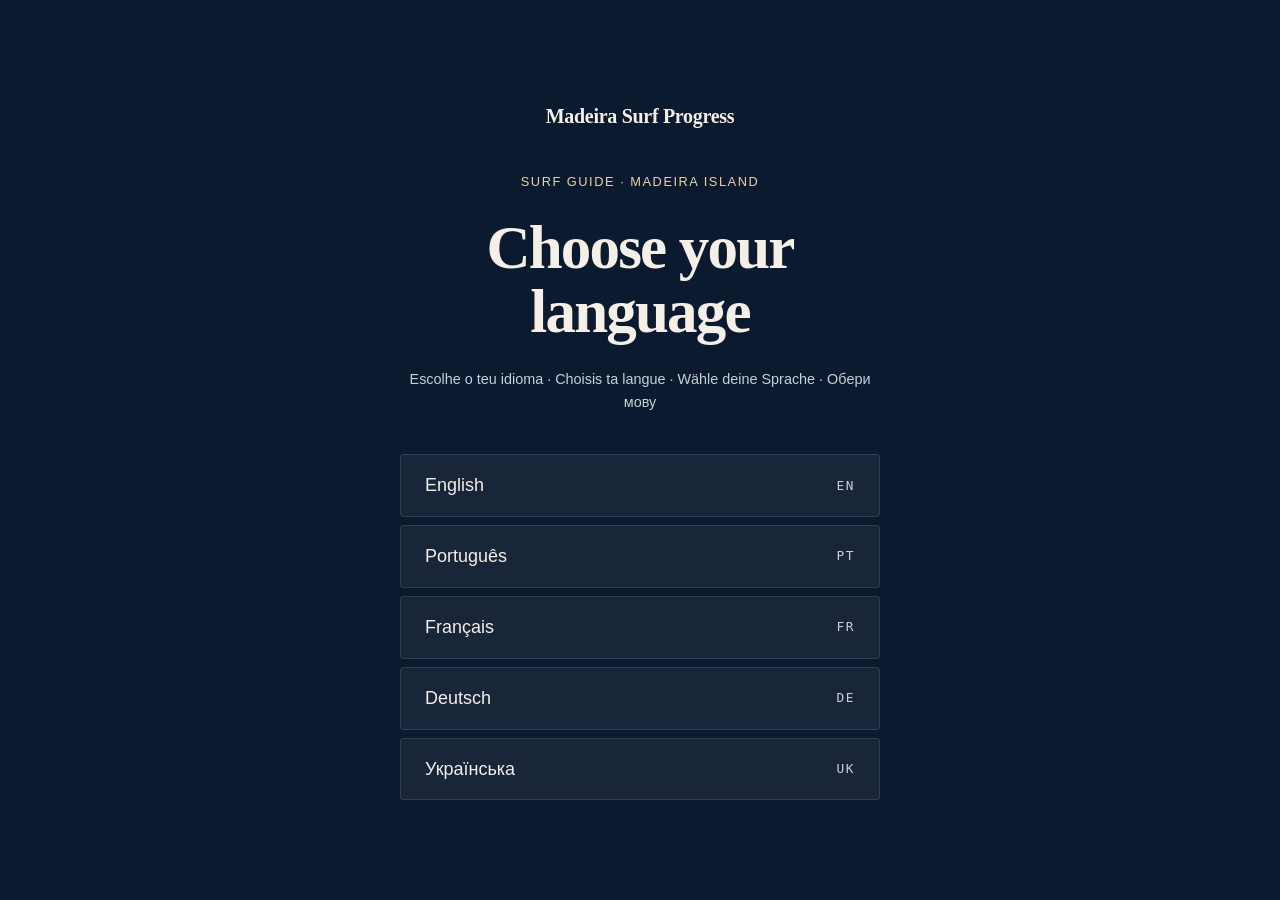
==== index.html @ 43673b2c "Phase 3: logo wiring + favicon set + OG cards Logo (transparent PNG, 5 sizes) wired into: - Nav mark" ====
<!DOCTYPE html>
<html lang="en">
<head>
  <meta charset="UTF-8">
  <meta name="viewport" content="width=device-width, initial-scale=1">
  <meta name="theme-color" content="#0B1A2E">

  <title>Madeira Surf Progress</title>
  <meta name="description" content="Choose your language to continue to the site.">

  <link rel="canonical" href="https://niltonfreitas.surf/">
  <link rel="alternate" hreflang="en" href="https://niltonfreitas.surf/en/">
  <link rel="alternate" hreflang="pt-PT" href="https://niltonfreitas.surf/pt/">
  <link rel="alternate" hreflang="fr" href="https://niltonfreitas.surf/fr/">
  <link rel="alternate" hreflang="de" href="https://niltonfreitas.surf/de/">
  <link rel="alternate" hreflang="uk" href="https://niltonfreitas.surf/uk/">
  <link rel="alternate" hreflang="x-default" href="https://niltonfreitas.surf/">

  <link rel="icon" href="/assets/images/icons/favicon.ico" sizes="any">
  <link rel="icon" type="image/png" sizes="16x16" href="/assets/images/icons/favicon-16x16.png">
  <link rel="icon" type="image/png" sizes="32x32" href="/assets/images/icons/favicon-32x32.png">
  <link rel="apple-touch-icon" href="/assets/images/icons/apple-touch-icon.png">
  <link rel="icon" href="/assets/images/icons/favicon.ico" sizes="any">

  <link rel="stylesheet" href="/styles/main.css">
  <link rel="stylesheet" href="/styles/picker.css">
</head>
<body class="picker-page">

<main class="picker">
  <div class="picker__inner">
    <a class="picker__brand" href="/en/">
      <img class="site-nav__brand-mark" src="/assets/images/logos/logo-256.png" srcset="/assets/images/logos/logo-256.png 1x, /assets/images/logos/logo-512.png 2x" alt="" width="40" height="40">
      Madeira Surf Progress
    </a>
    <p class="eyebrow picker__eyebrow">Surf Guide · Madeira Island</p>
    <h1 class="picker__title">Choose your language</h1>
    <p class="picker__lede">Escolhe o teu idioma · Choisis ta langue · Wähle deine Sprache · Обери мову</p>

    <ul class="picker__list">
      <li><a class="picker__option" href="/en/" hreflang="en">
        <span class="picker__option-name">English</span>
        <span class="picker__option-tag">EN</span>
      </a></li>
      <li><a class="picker__option" href="/pt/" hreflang="pt-PT">
        <span class="picker__option-name">Português</span>
        <span class="picker__option-tag">PT</span>
      </a></li>
      <li><a class="picker__option" href="/fr/" hreflang="fr">
        <span class="picker__option-name">Français</span>
        <span class="picker__option-tag">FR</span>
      </a></li>
      <li><a class="picker__option" href="/de/" hreflang="de">
        <span class="picker__option-name">Deutsch</span>
        <span class="picker__option-tag">DE</span>
      </a></li>
      <li><a class="picker__option" href="/uk/" hreflang="uk">
        <span class="picker__option-name">Українська</span>
        <span class="picker__option-tag">UK</span>
      </a></li>
    </ul>
  </div>
</main>

</body>
</html>
---- styles/main.css ----
/* =============================================================
 * main.css — single entry point for the site.
 * Order matters: tokens → base → components → sections.
 * ============================================================= */

@import url("./tokens.css");
@import url("./base.css");
@import url("./components.css");
@import url("./sections.css");
@import url("./utilities.css");
---- styles/picker.css ----
/* Root language-picker fallback page — only seen when _redirects doesn't fire
 * (local dev, edge cases, deep-linked /). CSS-only, no script dependencies. */

.picker-page {
  background: var(--color-bg-deep);
  color: var(--color-ink-on-dark);
  min-height: 100vh;
  display: grid;
  place-items: center;
}

.picker {
  width: 100%;
  padding: var(--space-7) var(--space-5);
}
.picker__inner {
  max-width: 480px;
  margin-inline: auto;
  display: flex;
  flex-direction: column;
  gap: var(--space-5);
  text-align: center;
}

.picker__brand {
  display: inline-flex;
  align-items: center;
  justify-content: center;
  gap: var(--space-2);
  font-family: var(--font-display);
  font-size: var(--type-lg);
  font-weight: var(--weight-semibold);
  letter-spacing: var(--tracking-tight);
  color: var(--color-ink-on-dark);
  text-decoration: none;
  margin-bottom: var(--space-4);
}

.picker__eyebrow {
  color: var(--color-gold-soft);
}

.picker__title {
  font-family: var(--font-display);
  font-size: clamp(var(--type-3xl), 6vw, var(--type-5xl));
  letter-spacing: var(--tracking-tighter);
  color: var(--color-ink-on-dark);
  font-variation-settings: "opsz" 96;
  line-height: var(--leading-tight);
}

.picker__lede {
  color: var(--color-ink-on-dark-soft);
  font-size: var(--type-sm);
}

.picker__list {
  list-style: none;
  padding: 0;
  margin: var(--space-4) 0 0;
  display: flex;
  flex-direction: column;
  gap: var(--space-2);
}

.picker__option {
  display: flex;
  justify-content: space-between;
  align-items: center;
  padding: var(--space-4) var(--space-5);
  background: rgba(244, 239, 231, 0.06);
  border: 1px solid var(--color-line-on-dark);
  border-radius: var(--radius-sm);
  color: var(--color-ink-on-dark);
  text-decoration: none;
  font-family: var(--font-body);
  font-size: var(--type-md);
  transition:
    background-color var(--duration-fast) var(--easing-standard),
    border-color var(--duration-fast) var(--easing-standard),
    transform var(--duration-fast) var(--easing-standard);
}
.picker__option:hover {
  background: rgba(244, 239, 231, 0.12);
  border-color: var(--color-gold-soft);
  color: var(--color-ink-on-dark);
  transform: translateY(-1px);
}
.picker__option:focus-visible {
  outline: 2px solid var(--color-gold-soft);
  outline-offset: 2px;
}

.picker__option-tag {
  font-family: var(--font-mono);
  font-size: var(--type-xs);
  letter-spacing: var(--tracking-wider);
  color: var(--color-ink-on-dark-soft);
}
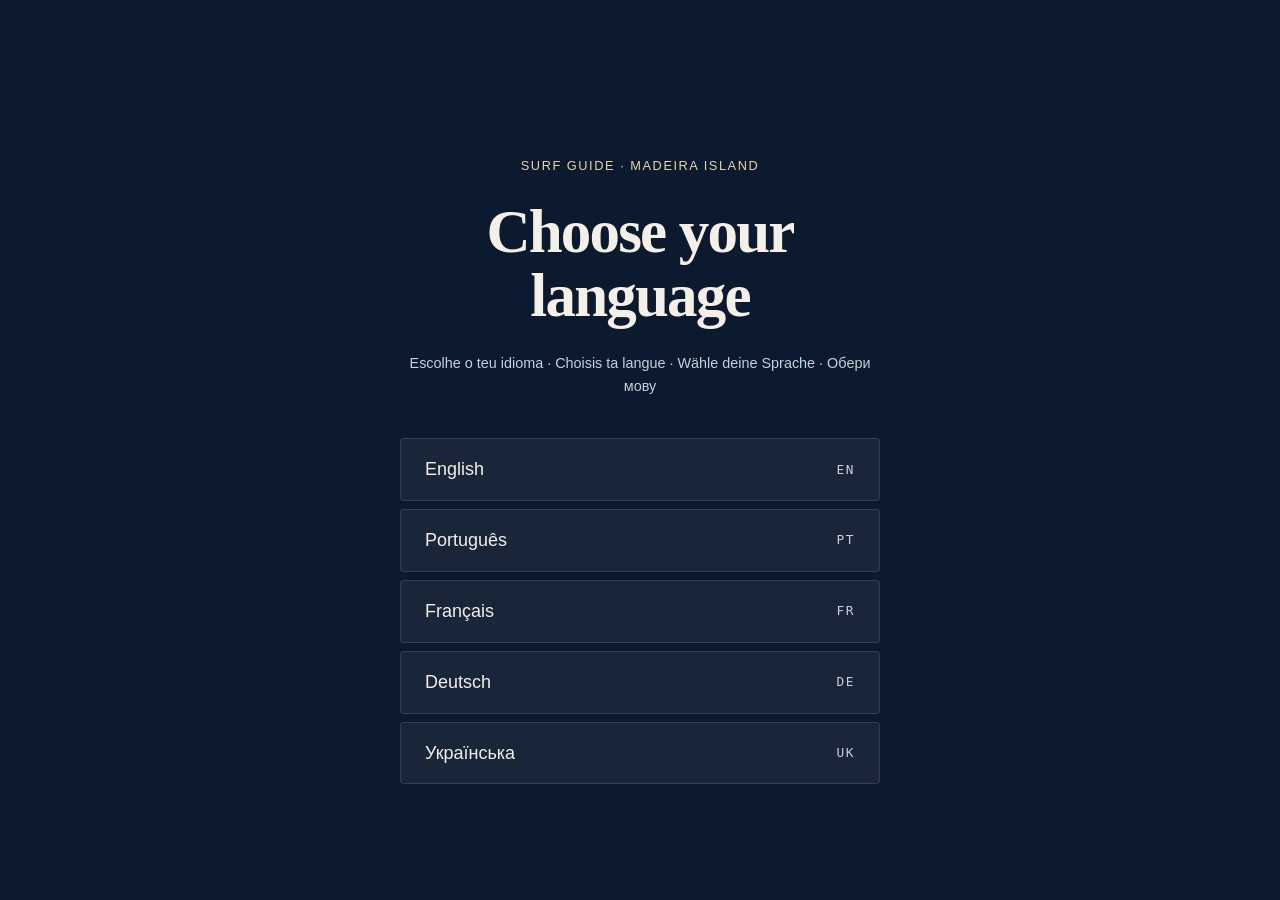
==== commit 52c9535c: "brand: drop wordmark text in nav/footer, logo-only at 80px nav / 120px footer The badge already cont" ====
--- a/index.html
+++ b/index.html
@@ -30,8 +30,7 @@
 <main class="picker">
   <div class="picker__inner">
     <a class="picker__brand" href="/en/">
-      <img class="site-nav__brand-mark" src="/assets/images/logos/logo-256.png" srcset="/assets/images/logos/logo-256.png 1x, /assets/images/logos/logo-512.png 2x" alt="" width="40" height="40">
-      Madeira Surf Progress
+      <img class="site-nav__brand-mark" src="/assets/images/logos/logo-256.png" srcset="/assets/images/logos/logo-256.png 1x, /assets/images/logos/logo-512.png 2x" alt="Madeira Surf Progress" width="80" height="80">
     </a>
     <p class="eyebrow picker__eyebrow">Surf Guide · Madeira Island</p>
     <h1 class="picker__title">Choose your language</h1>
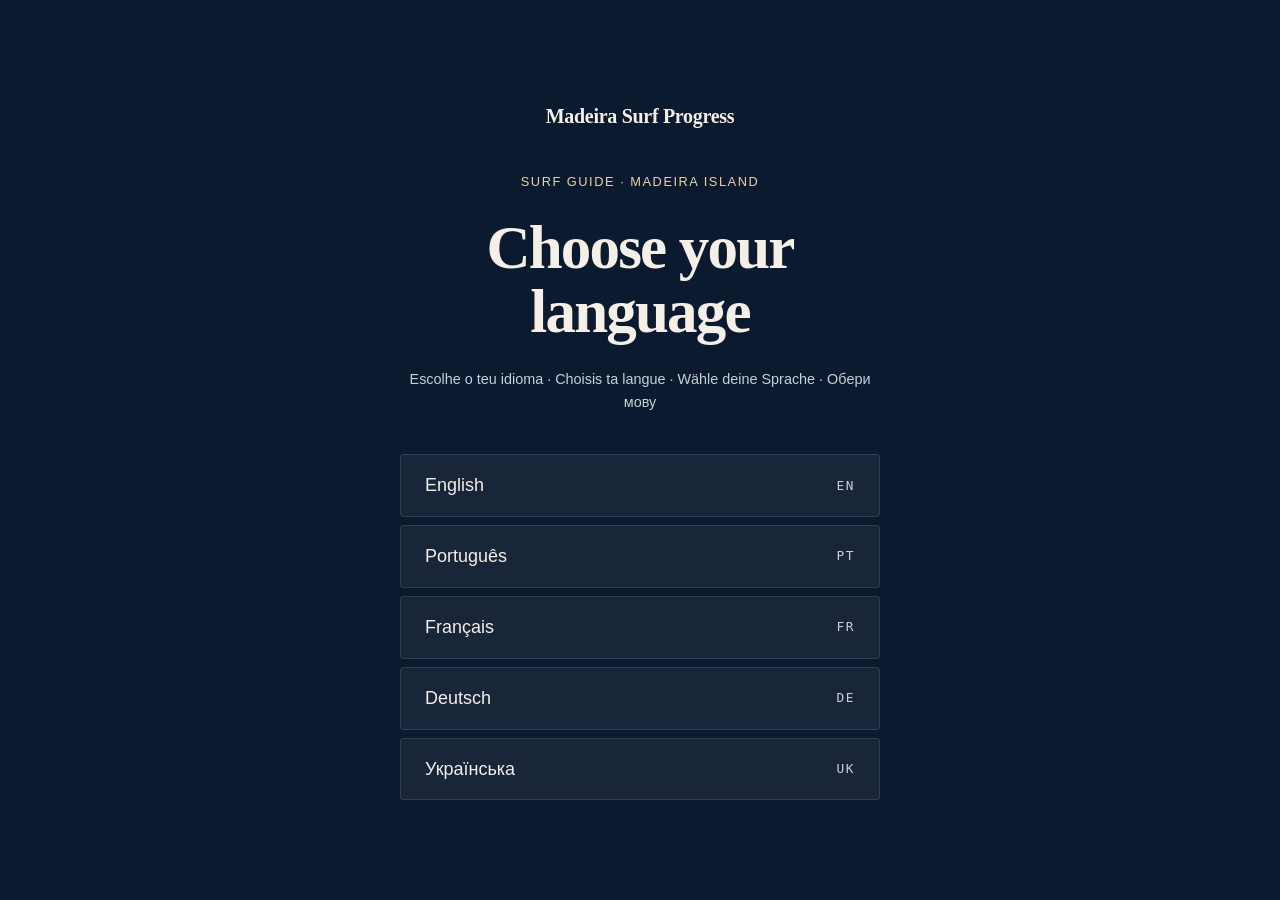
==== commit a78667ce: "logos: replace with corrected versions (interior preserved) + restore wordmark Old PNGs were generat" ====
--- a/index.html
+++ b/index.html
@@ -22,7 +22,7 @@
   <link rel="apple-touch-icon" href="/assets/images/icons/apple-touch-icon.png">
   <link rel="icon" href="/assets/images/icons/favicon.ico" sizes="any">
 
-  <link rel="stylesheet" href="/styles/main.css">
+  <link rel="stylesheet" href="/styles/main-v2.css">
   <link rel="stylesheet" href="/styles/picker.css">
 </head>
 <body class="picker-page">
@@ -30,7 +30,8 @@
 <main class="picker">
   <div class="picker__inner">
     <a class="picker__brand" href="/en/">
-      <img class="site-nav__brand-mark" src="/assets/images/logos/logo-256.png" srcset="/assets/images/logos/logo-256.png 1x, /assets/images/logos/logo-512.png 2x" alt="Madeira Surf Progress" width="80" height="80">
+      <img class="site-nav__brand-mark" src="/assets/images/logos/logo-256.png" srcset="/assets/images/logos/logo-256.png 1x, /assets/images/logos/logo-512.png 2x" alt="" width="80" height="80">
+      Madeira Surf Progress
     </a>
     <p class="eyebrow picker__eyebrow">Surf Guide · Madeira Island</p>
     <h1 class="picker__title">Choose your language</h1>
--- a/styles/main-v2.css
+++ b/styles/main-v2.css
@@ -0,0 +1,10 @@
+/* =============================================================
+ * main.css — single entry point for the site.
+ * Order matters: tokens → base → components → sections.
+ * ============================================================= */
+
+@import url("./tokens-v2.css");
+@import url("./base-v2.css");
+@import url("./components-v2.css");
+@import url("./sections-v2.css");
+@import url("./utilities-v2.css");
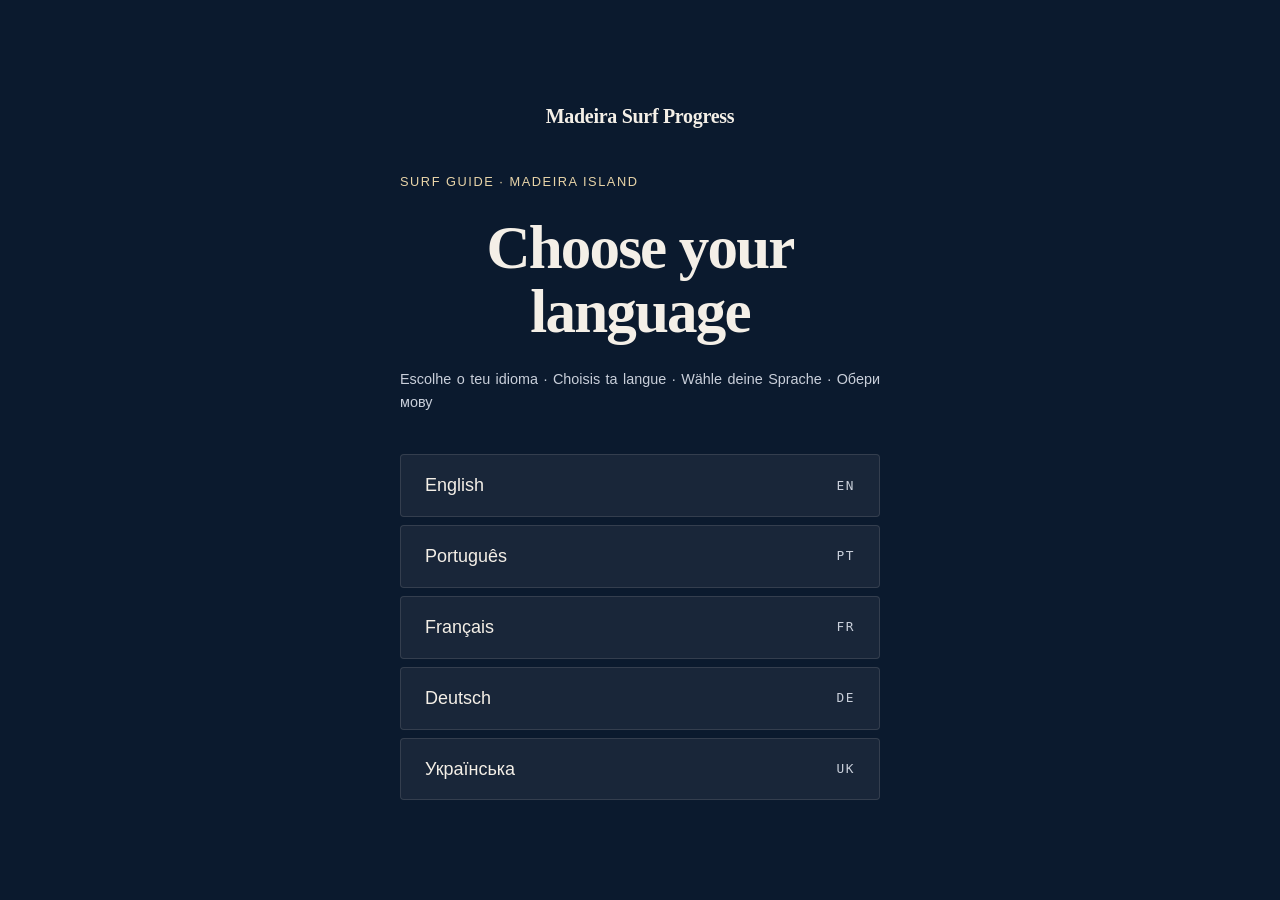
==== commit 83dc3b84: "site: swap placeholder domain for madeirasurfcoach.com The production domain was bought on 2026-07-2" ====
--- a/index.html
+++ b/index.html
@@ -8,13 +8,13 @@
   <title>Madeira Surf Progress</title>
   <meta name="description" content="Choose your language to continue to the site.">
 
-  <link rel="canonical" href="https://niltonfreitas.surf/">
-  <link rel="alternate" hreflang="en" href="https://niltonfreitas.surf/en/">
-  <link rel="alternate" hreflang="pt-PT" href="https://niltonfreitas.surf/pt/">
-  <link rel="alternate" hreflang="fr" href="https://niltonfreitas.surf/fr/">
-  <link rel="alternate" hreflang="de" href="https://niltonfreitas.surf/de/">
-  <link rel="alternate" hreflang="uk" href="https://niltonfreitas.surf/uk/">
-  <link rel="alternate" hreflang="x-default" href="https://niltonfreitas.surf/">
+  <link rel="canonical" href="https://madeirasurfcoach.com/">
+  <link rel="alternate" hreflang="en" href="https://madeirasurfcoach.com/en/">
+  <link rel="alternate" hreflang="pt-PT" href="https://madeirasurfcoach.com/pt/">
+  <link rel="alternate" hreflang="fr" href="https://madeirasurfcoach.com/fr/">
+  <link rel="alternate" hreflang="de" href="https://madeirasurfcoach.com/de/">
+  <link rel="alternate" hreflang="uk" href="https://madeirasurfcoach.com/uk/">
+  <link rel="alternate" hreflang="x-default" href="https://madeirasurfcoach.com/">
 
   <link rel="icon" href="/assets/images/icons/favicon.ico" sizes="any">
   <link rel="icon" type="image/png" sizes="16x16" href="/assets/images/icons/favicon-16x16.png">
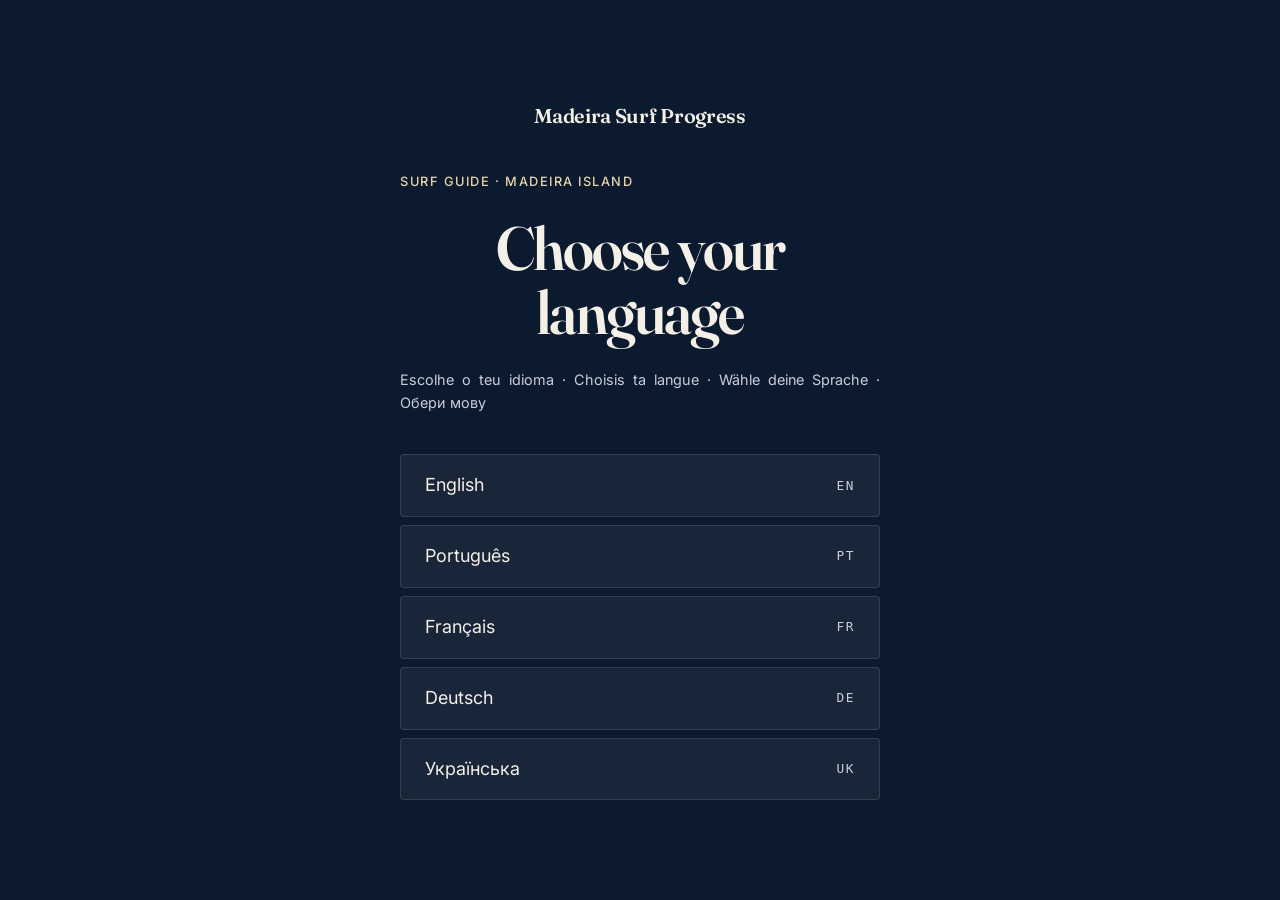
==== commit 62151366: "perf: unblock rendering, preload critical assets, match fallback metrics Mobile Lighthouse was 60 in" ====
--- a/index.html
+++ b/index.html
@@ -22,7 +22,24 @@
   <link rel="apple-touch-icon" href="/assets/images/icons/apple-touch-icon.png">
   <link rel="icon" href="/assets/images/icons/favicon.ico" sizes="any">
 
-  <link rel="stylesheet" href="/styles/main-v2.css">
+  <!-- Fonts are preloaded because the fallback stack (Georgia / system sans) has
+       different metrics: without this the text paints in the fallback and reflows
+       when the real face arrives, which is most of the measured CLS. Only the two
+       upright faces are preloaded — the italic is three words in the hero, and
+       preloading a third file would compete with the LCP image for bandwidth.
+       crossorigin is required even same-origin: fonts are fetched in CORS mode. -->
+  <link rel="preload" as="font" type="font/woff2" href="/assets/fonts/Fraunces-Variable.woff2" crossorigin>
+  <link rel="preload" as="font" type="font/woff2" href="/assets/fonts/Inter-Variable.woff2" crossorigin>
+
+  <!-- One <link> per stylesheet, in cascade order. These used to be a single link
+       to main-v2.css which @imported the rest — but @import is serial AND render
+       blocking, so the browser discovered each file only after parsing the previous
+       one. Six round trips in a chain instead of five in parallel. -->
+  <link rel="stylesheet" href="/styles/tokens-v2.css">
+  <link rel="stylesheet" href="/styles/base-v2.css">
+  <link rel="stylesheet" href="/styles/components-v2.css">
+  <link rel="stylesheet" href="/styles/sections-v2.css">
+  <link rel="stylesheet" href="/styles/utilities-v2.css">
   <link rel="stylesheet" href="/styles/picker.css">
 </head>
 <body class="picker-page">
--- a/styles/tokens-v2.css
+++ b/styles/tokens-v2.css
@@ -0,0 +1,251 @@
+/* =============================================================
+ * Design tokens — single source of truth.
+ * Direction: Clean & Premium (editorial). Madeira palette.
+ * Every value the site uses lives here. If a component needs
+ * a value that isn't a token, add the token first.
+ * ============================================================= */
+
+:root {
+  /* -----------------------------------------------------------
+   * COLOR — Madeira palette
+   *
+   * No pure black or white. Base is warm sand/linen; ink is
+   * atlantic deep navy. Accents pulled from volcanic-coast
+   * earth tones (terracotta, gold). Surfaces lean warm, not
+   * neutral gray.
+   *
+   * Token naming:
+   *   --color-bg-*       page + section backgrounds
+   *   --color-surface-*  cards, panels, raised elements
+   *   --color-ink-*      text and iconography
+   *   --color-line-*     borders, dividers
+   *   --color-accent-*   brand accents
+   *   --color-state-*    semantic (success, warning, danger)
+   * --------------------------------------------------------- */
+
+  /* Backgrounds — warm sand foundation */
+  --color-bg-base:        #F4EFE7;  /* primary page bg — linen */
+  --color-bg-soft:        #FAF6EE;  /* lifted sections, cards-on-page */
+  --color-bg-deep:        #0B1A2E;  /* dark sections — atlantic night */
+  --color-bg-deep-soft:   #122A47;  /* dark section variant */
+
+  /* Surfaces — for cards, modals, banners on top of bg */
+  --color-surface:        #FBF8F2;
+  --color-surface-raised: #FFFEFA;  /* elevated card */
+  --color-surface-sunken: #EDE6D8;  /* inset / muted panel */
+
+  /* Ink (text + icons) */
+  --color-ink-strong:     #0F2340;  /* headlines, primary text */
+  --color-ink:            #1B3050;  /* body text default */
+  --color-ink-soft:       #3A4A66;  /* secondary text */
+  --color-ink-muted:      #6F7A8E;  /* tertiary / meta */
+  --color-ink-on-dark:    #F4EFE7;  /* text on dark surfaces */
+  --color-ink-on-dark-soft: #C9CFDA;
+
+  /* Lines — warm-tinted dividers */
+  --color-line:           #E5DDD0;
+  --color-line-soft:      #ECE6DB;
+  --color-line-strong:    #D4C9B5;
+  --color-line-on-dark:   rgba(244, 239, 231, 0.12);
+
+  /* Accents — terracotta + gold (volcanic coast) */
+  --color-accent:         #C66B3D;  /* terracotta — primary accent */
+  --color-accent-strong:  #A8542A;  /* hover/active */
+  --color-accent-soft:    #E8A982;  /* tints, backgrounds */
+  --color-accent-wash:    #F5E1D2;  /* very light wash */
+
+  --color-gold:           #C99C5A;  /* secondary accent */
+  --color-gold-strong:    #A8803E;
+  --color-gold-soft:      #E8D4A8;
+  --color-gold-wash:      #F4E9D2;
+
+  /* Brand-specific */
+  --color-brand-ink:      var(--color-ink-strong);
+  --color-brand-accent:   var(--color-accent);
+
+  /* Semantic state colors — muted, in palette */
+  --color-state-success:  #2E7D6A;  /* muted teal, in keeping with palette */
+  --color-state-warning:  #B07B17;  /* amber-gold */
+  --color-state-danger:   #A8442B;  /* terracotta-leaning red */
+  --color-state-info:     #2D5A87;  /* navy-blue */
+
+  /* Focus ring — accessible, in palette */
+  --color-focus:          var(--color-accent);
+  --color-focus-ring:     rgba(198, 107, 61, 0.32);
+
+  /* Selection */
+  --color-selection-bg:   var(--color-gold-wash);
+  --color-selection-fg:   var(--color-ink-strong);
+
+  /* -----------------------------------------------------------
+   * TYPOGRAPHY
+   *
+   * Display: Fraunces (variable, optical sizing)
+   * Body:    Inter (Cyrillic-complete for UK locale)
+   *
+   * Both self-hosted as woff2. See assets/fonts/README.md
+   * for the file inventory each face requires.
+   *
+   * Scale: 1.250 (major third), classical proportions.
+   * Display leans large with tracking-tight; body keeps
+   * comfortable line-height (~1.6).
+   * --------------------------------------------------------- */
+
+  /* "… Fallback" entries are metric-matched shims defined in base-v2.css. They
+   * sit immediately after the real face so they cover the loading window, and
+   * they exist so that swapping to the real font moves nothing. Removing them
+   * reintroduces the layout shift. */
+  --font-display: "Fraunces", "Fraunces Fallback", "Cormorant Garamond", Georgia, "Times New Roman", serif;
+  --font-body:    "Inter", "Inter Fallback", -apple-system, BlinkMacSystemFont, "Segoe UI", Roboto, "Helvetica Neue", Arial, sans-serif;
+  --font-mono:    ui-monospace, SFMono-Regular, Menlo, Monaco, Consolas, monospace;
+
+  /* Type scale (1.250) — anchor at 16px = 1rem */
+  --type-2xs:    0.64rem;   /* 10.24px */
+  --type-xs:     0.8rem;    /* 12.80px */
+  --type-sm:     0.9rem;    /* 14.40px */
+  --type-base:   1rem;      /* 16.00px */
+  --type-md:     1.125rem;  /* 18.00px */
+  --type-lg:     1.25rem;   /* 20.00px */
+  --type-xl:     1.563rem;  /* 25.00px */
+  --type-2xl:    1.953rem;  /* 31.25px */
+  --type-3xl:    2.441rem;  /* 39.06px */
+  --type-4xl:    3.052rem;  /* 48.83px */
+  --type-5xl:    3.815rem;  /* 61.04px */
+  --type-6xl:    4.768rem;  /* 76.29px */
+
+  /* Line heights — tight for display, comfortable for body */
+  --leading-tight:    1.05;
+  --leading-snug:     1.2;
+  --leading-normal:   1.5;
+  --leading-relaxed:  1.6;
+  --leading-loose:    1.75;
+
+  /* Letter spacing — display tight, eyebrows wide */
+  --tracking-tighter:  -0.03em;
+  --tracking-tight:    -0.015em;
+  --tracking-normal:   0em;
+  --tracking-wide:     0.04em;
+  --tracking-wider:    0.12em;   /* eyebrows / kicker labels */
+  --tracking-widest:   0.18em;
+
+  /* Font weights — Fraunces variable + Inter variable */
+  --weight-light:     300;
+  --weight-regular:   400;
+  --weight-medium:    500;
+  --weight-semibold:  600;
+  --weight-bold:      700;
+
+  /* -----------------------------------------------------------
+   * SPACING — generous, classical rhythm
+   *
+   * 4px base, geometric-ish scale. Premium feel comes from
+   * whitespace discipline; tokens skew toward larger steps
+   * earlier in the scale.
+   * --------------------------------------------------------- */
+
+  --space-0:   0;
+  --space-1:   0.25rem;   /*   4px */
+  --space-2:   0.5rem;    /*   8px */
+  --space-3:   0.75rem;   /*  12px */
+  --space-4:   1rem;      /*  16px */
+  --space-5:   1.5rem;    /*  24px */
+  --space-6:   2rem;      /*  32px */
+  --space-7:   3rem;      /*  48px */
+  --space-8:   4rem;      /*  64px */
+  --space-9:   6rem;      /*  96px */
+  --space-10:  8rem;      /* 128px */
+  --space-11:  12rem;     /* 192px */
+  --space-12:  16rem;     /* 256px */
+
+  /* Section padding — top/bottom rhythm for major sections */
+  --section-pad-y-mobile:  var(--space-8);   /* 64px */
+  --section-pad-y-tablet:  var(--space-9);   /* 96px */
+  --section-pad-y-desktop: var(--space-10);  /* 128px */
+
+  /* -----------------------------------------------------------
+   * RADII — small or pill. Never 8–12px.
+   * --------------------------------------------------------- */
+
+  --radius-none: 0;
+  --radius-xs:   2px;
+  --radius-sm:   4px;
+  --radius-pill: 999px;
+
+  /* -----------------------------------------------------------
+   * SHADOWS — soft, warm-tinted (navy alpha, not gray)
+   *
+   * Used sparingly. Premium UIs lean on borders + bg shifts
+   * before reaching for elevation.
+   * --------------------------------------------------------- */
+
+  --shadow-xs: 0 1px 2px rgba(15, 35, 64, 0.04);
+  --shadow-sm: 0 2px 8px rgba(15, 35, 64, 0.06);
+  --shadow-md: 0 8px 24px rgba(15, 35, 64, 0.08);
+  --shadow-lg: 0 16px 48px rgba(15, 35, 64, 0.10);
+  --shadow-xl: 0 24px 72px rgba(15, 35, 64, 0.14);
+
+  /* Inset — for sunken panels */
+  --shadow-inset: inset 0 1px 2px rgba(15, 35, 64, 0.06);
+
+  /* Focus ring — paired with --color-focus */
+  --shadow-focus: 0 0 0 3px var(--color-focus-ring);
+
+  /* -----------------------------------------------------------
+   * MOTION — restrained, editorial
+   * --------------------------------------------------------- */
+
+  --duration-instant: 100ms;
+  --duration-fast:    200ms;
+  --duration-base:    300ms;
+  --duration-slow:    500ms;
+  --duration-slower:  800ms;
+
+  --easing-standard:    cubic-bezier(0.2, 0.8, 0.2, 1);
+  --easing-emphasized:  cubic-bezier(0.3, 0.9, 0.15, 1);
+  --easing-exit:        cubic-bezier(0.4, 0.0, 0.8, 0.4);
+  --easing-linear:      linear;
+
+  /* -----------------------------------------------------------
+   * LAYOUT
+   * --------------------------------------------------------- */
+
+  --container-max:       1280px;
+  --container-narrow:    920px;
+  --container-prose:     680px;
+  --container-pad-x:     var(--space-5);
+
+  /* Breakpoints — documentation only; media queries hard-code
+   * these values because CSS custom properties don't work in
+   * @media. Listed here so designers and devs share one map. */
+  --bp-sm:  640px;
+  --bp-md:  768px;
+  --bp-lg:  1024px;
+  --bp-xl:  1280px;
+
+  /* -----------------------------------------------------------
+   * Z-INDEX — named layers, no magic numbers
+   * --------------------------------------------------------- */
+
+  --z-base:        0;
+  --z-raised:      10;
+  --z-sticky:      100;
+  --z-nav:         200;
+  --z-overlay:     900;
+  --z-modal:       1000;
+  --z-toast:       1100;
+}
+
+/* -----------------------------------------------------------
+ * Reduced motion — kill animations and transitions for users
+ * who request it. Token override, not per-component logic.
+ * --------------------------------------------------------- */
+
+@media (prefers-reduced-motion: reduce) {
+  :root {
+    --duration-instant: 0ms;
+    --duration-fast:    0ms;
+    --duration-base:    0ms;
+    --duration-slow:    0ms;
+    --duration-slower:  0ms;
+  }
+}
--- a/styles/base-v2.css
+++ b/styles/base-v2.css
@@ -0,0 +1,276 @@
+/* =============================================================
+ * Base — reset + element defaults + typography scale.
+ * Reads tokens from tokens.css. No component styles here.
+ * ============================================================= */
+
+/* -----------------------------------------------------------
+ * Self-hosted fonts. Files live in /assets/fonts/ — see
+ * assets/fonts/README.md for how they were built.
+ *
+ * Subsets (unicode-range below mirrors each file exactly —
+ * they were subset from the upstream variable TTFs to match):
+ *   - Fraunces:   latin + latin-ext
+ *   - Inter:      latin + latin-ext + cyrillic + cyrillic-ext
+ *                 (Cyrillic required for UK locale — must not
+ *                 fall back to system fonts mid-page)
+ *                 + U+2190-2193 arrows ("← Back to home")
+ *
+ * U+1E00-1EFF (Latin Extended Additional, mostly Vietnamese) is
+ * deliberately absent: an audit of every string across the 5
+ * locales found zero characters in that block. Carrying it cost
+ * ~30 KB for glyphs no page can render.
+ * --------------------------------------------------------- */
+
+@font-face {
+  font-family: "Fraunces";
+  src: url("/assets/fonts/Fraunces-Variable.woff2") format("woff2-variations"),
+       url("/assets/fonts/Fraunces-Variable.woff2") format("woff2");
+  font-weight: 100 900;
+  font-style: normal;
+  font-display: swap;
+  unicode-range: U+0000-024F, U+2000-206F, U+20A0-20BF;
+}
+
+@font-face {
+  font-family: "Fraunces";
+  src: url("/assets/fonts/Fraunces-Variable-Italic.woff2") format("woff2-variations"),
+       url("/assets/fonts/Fraunces-Variable-Italic.woff2") format("woff2");
+  font-weight: 100 900;
+  font-style: italic;
+  font-display: swap;
+  unicode-range: U+0000-024F, U+2000-206F, U+20A0-20BF;
+}
+
+@font-face {
+  font-family: "Inter";
+  src: url("/assets/fonts/Inter-Variable.woff2") format("woff2-variations"),
+       url("/assets/fonts/Inter-Variable.woff2") format("woff2");
+  font-weight: 100 900;
+  font-style: normal;
+  font-display: swap;
+  unicode-range: U+0000-024F, U+0400-04FF, U+0500-052F, U+2000-206F, U+20A0-20BF, U+2190-2193;
+}
+
+@font-face {
+  font-family: "Inter";
+  src: url("/assets/fonts/Inter-Variable-Italic.woff2") format("woff2-variations"),
+       url("/assets/fonts/Inter-Variable-Italic.woff2") format("woff2");
+  font-weight: 100 900;
+  font-style: italic;
+  font-display: swap;
+  unicode-range: U+0000-024F, U+0400-04FF, U+0500-052F, U+2000-206F, U+20A0-20BF, U+2190-2193;
+}
+
+/* -----------------------------------------------------------
+ * Metric-matched fallbacks.
+ *
+ * `font-display: swap` means text paints in a fallback face and then swaps.
+ * Georgia and Helvetica are narrower and shorter than Fraunces and Inter, so
+ * that swap re-wrapped lines and changed line boxes — it was the single
+ * largest source of Cumulative Layout Shift on the page. Preloading the real
+ * fonts made the swap happen sooner but did not stop it moving things.
+ *
+ * These shims scale the fallback so it occupies the same space as the real
+ * face: swap still happens, but nothing reflows.
+ *
+ * size-adjust is MEASURED, not computed. The obvious formula — comparing the
+ * OS/2 xAvgCharWidth of each font — gives 131% for Fraunces/Georgia when the
+ * truth is 86%: wrong by a third, and in the wrong direction. That field is
+ * not comparable across foundries. Rendering a real string in both faces and
+ * dividing the widths gives the honest ratio; doing it the "clever" way
+ * tripled CLS instead of removing it.
+ *
+ * Vertical overrides ARE computed from the files, where the metrics are
+ * unambiguous:  ascent-override = target ascent/upm ÷ size-adjust  (etc.)
+ * Re-measure if either face is re-subset.
+ *
+ * The Fraunces shim carries the SAME unicode-range as Fraunces itself. Without
+ * that restriction, Ukrainian headings — which Fraunces has no glyphs for —
+ * would land on the shim and render at 86% of their intended size for good,
+ * since no real face would ever arrive to correct them. With it, Cyrillic
+ * skips past to Cormorant/Georgia at natural size, as before.
+ * --------------------------------------------------------- */
+
+@font-face {
+  font-family: "Fraunces Fallback";
+  src: local("Georgia"), local("Times New Roman"), local("Times");
+  size-adjust: 86.06%;
+  ascent-override: 113.64%;
+  descent-override: 29.63%;
+  line-gap-override: 0%;
+  unicode-range: U+0000-024F, U+2000-206F, U+20A0-20BF;
+}
+
+@font-face {
+  font-family: "Inter Fallback";
+  src: local("Helvetica Neue"), local("Helvetica"), local("Arial");
+  size-adjust: 96.08%;
+  ascent-override: 100.83%;
+  descent-override: 25.11%;
+  line-gap-override: 0%;
+}
+
+/* -----------------------------------------------------------
+ * Reset
+ * --------------------------------------------------------- */
+
+*, *::before, *::after { box-sizing: border-box; }
+* { margin: 0; }
+html { -webkit-text-size-adjust: 100%; text-size-adjust: 100%; }
+html { min-height: 100%; }
+body { min-height: 100%; line-height: var(--leading-relaxed); -webkit-font-smoothing: antialiased; }
+
+img, picture, video, canvas, svg { display: block; max-width: 100%; }
+input, button, textarea, select { font: inherit; color: inherit; }
+button { background: none; border: 0; padding: 0; cursor: pointer; }
+a { color: inherit; }
+
+p, h1, h2, h3, h4, h5, h6 { overflow-wrap: break-word; }
+
+/* Scroll padding so anchor jumps clear the sticky nav */
+html { scroll-padding-top: 80px; }
+
+/* -----------------------------------------------------------
+ * Element defaults
+ * --------------------------------------------------------- */
+
+body {
+  font-family: var(--font-body);
+  font-size: var(--type-base);
+  font-weight: var(--weight-regular);
+  color: var(--color-ink);
+  background: var(--color-bg-base);
+  text-rendering: optimizeLegibility;
+  font-feature-settings: "kern", "liga", "calt";
+}
+
+::selection {
+  background: var(--color-selection-bg);
+  color: var(--color-selection-fg);
+}
+
+/* Headings — Fraunces, optical-sized, tracking-tight at large scales */
+h1, h2, h3, h4, h5, h6 {
+  font-family: var(--font-display);
+  font-weight: var(--weight-semibold);
+  color: var(--color-ink-strong);
+  line-height: var(--leading-tight);
+  letter-spacing: var(--tracking-tight);
+  font-variation-settings: "opsz" 36;
+}
+
+.display-xl { font-size: var(--type-6xl); letter-spacing: var(--tracking-tighter); font-variation-settings: "opsz" 144; }
+.display    { font-size: var(--type-5xl); letter-spacing: var(--tracking-tighter); font-variation-settings: "opsz" 120; }
+
+h1 { font-size: var(--type-4xl); }
+h2 { font-size: var(--type-3xl); }
+h3 { font-size: var(--type-2xl); }
+h4 { font-size: var(--type-xl); }
+h5 { font-size: var(--type-lg); }
+h6 { font-size: var(--type-md); letter-spacing: var(--tracking-normal); }
+
+p { line-height: var(--leading-relaxed); text-align: justify; hyphens: auto; -webkit-hyphens: auto; }
+small, .text-small { font-size: var(--type-sm); }
+
+a {
+  color: var(--color-ink-strong);
+  text-decoration-thickness: 1px;
+  text-underline-offset: 0.2em;
+  transition: color var(--duration-fast) var(--easing-standard);
+}
+a:hover { color: var(--color-accent-strong); }
+
+strong, b { font-weight: var(--weight-semibold); }
+em, i { font-style: italic; }
+
+hr {
+  border: 0;
+  border-top: 1px solid var(--color-line);
+  margin: var(--space-7) 0;
+}
+
+/* -----------------------------------------------------------
+ * Focus — visible, in-palette, never the browser default
+ * --------------------------------------------------------- */
+
+:focus { outline: none; }
+:focus-visible {
+  outline: 2px solid var(--color-focus);
+  outline-offset: 3px;
+  border-radius: var(--radius-xs);
+}
+
+/* -----------------------------------------------------------
+ * Eyebrow / kicker label — recurring premium pattern
+ * --------------------------------------------------------- */
+
+.eyebrow {
+  font-family: var(--font-body);
+  font-size: var(--type-xs);
+  font-weight: var(--weight-medium);
+  letter-spacing: var(--tracking-wider);
+  text-transform: uppercase;
+  color: var(--color-ink-soft);
+
+  /* Every eyebrow ships EMPTY and is filled by scripts/i18n.js once
+   * content/{locale}.json arrives. An empty <p> is zero-height, so the fill
+   * pushed everything below it down — a real, measured chunk of the page's
+   * CLS, and it happens once per section. Reserving one line costs nothing and
+   * the box is already the right height before the text lands.
+   * `1em` first for browsers without `lh` (Safari < 16.4); close enough. */
+  min-height: 1em;
+  min-height: 1lh;
+}
+
+/* -----------------------------------------------------------
+ * Skip link — visible only on focus
+ * --------------------------------------------------------- */
+
+.skip-link {
+  position: absolute;
+  top: var(--space-2);
+  left: var(--space-2);
+  padding: var(--space-2) var(--space-4);
+  background: var(--color-bg-deep);
+  color: var(--color-ink-on-dark);
+  border-radius: var(--radius-sm);
+  transform: translateY(-200%);
+  transition: transform var(--duration-fast) var(--easing-standard);
+  z-index: var(--z-toast);
+}
+.skip-link:focus-visible { transform: translateY(0); }
+
+/* -----------------------------------------------------------
+ * Containers
+ * --------------------------------------------------------- */
+
+.container        { max-width: var(--container-max);    margin-inline: auto; padding-inline: var(--container-pad-x); }
+.container-narrow { max-width: var(--container-narrow); margin-inline: auto; padding-inline: var(--container-pad-x); }
+.container-prose  { max-width: var(--container-prose);  margin-inline: auto; padding-inline: var(--container-pad-x); }
+
+/* -----------------------------------------------------------
+ * Section wrappers — vertical rhythm token-driven
+ * --------------------------------------------------------- */
+
+.section {
+  padding-block: var(--section-pad-y-mobile);
+}
+@media (min-width: 768px) { .section { padding-block: var(--section-pad-y-tablet); } }
+@media (min-width: 1024px) { .section { padding-block: var(--section-pad-y-desktop); } }
+
+.section--dark {
+  background: var(--color-bg-deep);
+  color: var(--color-ink-on-dark);
+}
+.section--dark h1, .section--dark h2, .section--dark h3, .section--dark h4, .section--dark h5, .section--dark h6 {
+  color: var(--color-ink-on-dark);
+}
+/* Eyebrows on dark sections use gold-soft for warmth + contrast.
+ * Default eyebrow color (--color-ink-soft, navy) is invisible on
+ * --color-bg-deep. Same family as the hero eyebrow for consistency. */
+.section--dark .eyebrow {
+  color: var(--color-gold-soft);
+}
+.section--soft {
+  background: var(--color-bg-soft);
+}
--- a/styles/components-v2.css
+++ b/styles/components-v2.css
@@ -0,0 +1,505 @@
+/* =============================================================
+ * Components — primitives composed from tokens.
+ * Each component is shape + states. Section-level layouts
+ * live in sections.css (step 4).
+ * ============================================================= */
+
+/* -----------------------------------------------------------
+ * Buttons — primary, secondary, ghost. Pill radius. Editorial.
+ * --------------------------------------------------------- */
+
+.btn {
+  display: inline-flex;
+  align-items: center;
+  justify-content: center;
+  gap: var(--space-2);
+  min-height: 48px;
+  padding: var(--space-3) var(--space-6);
+  font-family: var(--font-body);
+  font-size: var(--type-base);
+  font-weight: var(--weight-medium);
+  letter-spacing: var(--tracking-normal);
+  line-height: 1;
+  border: 1px solid transparent;
+  border-radius: var(--radius-pill);
+  cursor: pointer;
+  text-decoration: none;
+  white-space: nowrap;
+  transition:
+    background-color var(--duration-fast) var(--easing-standard),
+    border-color     var(--duration-fast) var(--easing-standard),
+    color            var(--duration-fast) var(--easing-standard),
+    transform        var(--duration-fast) var(--easing-standard),
+    box-shadow       var(--duration-fast) var(--easing-standard);
+}
+
+.btn:focus-visible {
+  outline: none;
+  box-shadow: var(--shadow-focus);
+}
+
+.btn:active { transform: translateY(1px); }
+
+.btn[disabled],
+.btn[aria-disabled="true"] {
+  opacity: 0.5;
+  cursor: not-allowed;
+  pointer-events: none;
+}
+
+/* Primary — navy ink default, terracotta on hover.
+ * Hover text flips to navy: cream-on-terracotta is sub-AA contrast (~3:1).
+ * Navy-on-terracotta clears AA (~5.5:1). See DECISIONS for the rule. */
+.btn--primary {
+  background: var(--color-ink-strong);
+  color: var(--color-ink-on-dark);
+  border-color: var(--color-ink-strong);
+}
+.btn--primary:hover {
+  background: var(--color-accent);
+  border-color: var(--color-accent);
+  color: var(--color-ink-strong);
+}
+
+/* Accent — terracotta default. Text is navy ink, never cream — same
+ * contrast rule. Hover deepens the bg for a clearer affordance. */
+.btn--accent {
+  background: var(--color-accent);
+  color: var(--color-ink-strong);
+  border-color: var(--color-accent);
+}
+.btn--accent:hover {
+  background: var(--color-accent-strong);
+  border-color: var(--color-accent-strong);
+  color: var(--color-ink-on-dark);
+}
+
+/* Secondary — outlined */
+.btn--secondary {
+  background: transparent;
+  color: var(--color-ink-strong);
+  border-color: var(--color-ink-strong);
+}
+.btn--secondary:hover {
+  background: var(--color-ink-strong);
+  color: var(--color-ink-on-dark);
+}
+
+/* Ghost — minimal */
+.btn--ghost {
+  background: transparent;
+  color: var(--color-ink-strong);
+  border-color: transparent;
+  padding-inline: var(--space-4);
+}
+.btn--ghost:hover {
+  background: var(--color-surface-sunken);
+}
+
+/* Sizes */
+.btn--sm { min-height: 36px; padding: var(--space-2) var(--space-4); font-size: var(--type-sm); }
+.btn--lg { min-height: 56px; padding: var(--space-4) var(--space-7); font-size: var(--type-md); }
+
+/* On-media — for buttons that sit over photographs (hero, etc.). Adds a
+ * semi-transparent dark fill + backdrop blur + stronger border so the
+ * button reads against any photo regardless of mid-tones. */
+.btn--on-media {
+  background: rgba(11, 26, 46, 0.42);
+  border-color: rgba(244, 239, 231, 0.85);
+  color: var(--color-ink-on-dark);
+  backdrop-filter: blur(8px) saturate(140%);
+  -webkit-backdrop-filter: blur(8px) saturate(140%);
+}
+.btn--on-media:hover {
+  background: rgba(11, 26, 46, 0.62);
+  border-color: var(--color-ink-on-dark);
+  color: var(--color-ink-on-dark);
+}
+
+/* On dark backgrounds */
+.section--dark .btn--secondary {
+  color: var(--color-ink-on-dark);
+  border-color: var(--color-ink-on-dark);
+}
+.section--dark .btn--secondary:hover {
+  background: var(--color-ink-on-dark);
+  color: var(--color-ink-strong);
+}
+
+/* -----------------------------------------------------------
+ * Nav
+ * --------------------------------------------------------- */
+
+.site-nav {
+  position: sticky;
+  top: 0;
+  z-index: var(--z-nav);
+  background: rgba(244, 239, 231, 0.92);
+  border-bottom: 1px solid var(--color-line-soft);
+}
+/* backdrop-filter creates a containing block for position:fixed descendants,
+ * which would trap the mobile drawer inside the nav bar. Scope it to desktop
+ * where the drawer is never rendered as fixed. */
+@media (min-width: 769px) {
+  .site-nav {
+    background: rgba(244, 239, 231, 0.85);
+    backdrop-filter: saturate(140%) blur(16px);
+    -webkit-backdrop-filter: saturate(140%) blur(16px);
+  }
+}
+/* Three-column grid: brand | list (centered) | actions.
+ * Future-proofs against long-locale string variance — list stays
+ * centered regardless of how wide DE/UK nav links get; brand and
+ * actions stay anchored to their edges. */
+.site-nav__inner {
+  display: grid;
+  grid-template-columns: auto 1fr auto;
+  align-items: center;
+  gap: var(--space-5);
+  min-height: 64px;
+  padding-block: var(--space-3);
+}
+.site-nav__list {
+  justify-self: center;
+}
+.site-nav__actions {
+  display: flex;
+  align-items: center;
+  gap: var(--space-3);
+}
+.site-nav__brand {
+  display: inline-flex;
+  align-items: center;
+  gap: var(--space-2);
+  font-family: var(--font-display);
+  font-size: var(--type-lg);
+  font-weight: var(--weight-semibold);
+  letter-spacing: var(--tracking-tight);
+  color: var(--color-ink-strong);
+  text-decoration: none;
+}
+/* Brand mark — currently a transparent PNG logo (Phase 3).
+ * Lives in /assets/images/logos/, rendered at 40×40 in nav with retina srcset.
+ * Footer override in sections.css renders larger.
+ * If the slot ever holds an empty <span> (legacy / fallback), it collapses. */
+.site-nav__brand-mark {
+  width: 80px; height: 80px;
+  flex-shrink: 0;
+  object-fit: contain;
+  /* Subtle navy-tinted shadow — gives edge definition against the cream nav bg
+   * where the logo's cream elements blend in. Invisible on the dark navy footer
+   * (navy-on-navy = no-op). See DECISIONS for the per-surface logo strategy. */
+  filter: drop-shadow(0 1px 2px rgba(15, 35, 64, 0.12));
+}
+.site-nav__brand-mark:empty { display: none; }
+
+.site-nav__list {
+  display: flex;
+  align-items: center;
+  gap: var(--space-5);
+  list-style: none;
+  padding: 0;
+  margin: 0;
+}
+.site-nav__link {
+  font-size: var(--type-sm);
+  font-weight: var(--weight-medium);
+  color: var(--color-ink-soft);
+  text-decoration: none;
+  padding: var(--space-2) 0;
+  position: relative;
+  transition: color var(--duration-fast) var(--easing-standard);
+}
+.site-nav__link:hover { color: var(--color-ink-strong); }
+.site-nav__link[aria-current="page"] {
+  color: var(--color-ink-strong);
+}
+.site-nav__link[aria-current="page"]::after {
+  content: "";
+  position: absolute; left: 0; right: 0; bottom: -2px;
+  height: 1px;
+  background: var(--color-accent);
+}
+
+/* .site-nav__cta sits inside .site-nav__actions; spacing handled by actions gap */
+
+/* -----------------------------------------------------------
+ * Language switcher — minimal, accessible
+ * --------------------------------------------------------- */
+
+.lang-switcher {
+  position: relative;
+}
+.lang-switcher__trigger {
+  display: inline-flex;
+  align-items: center;
+  gap: var(--space-2);
+  padding: var(--space-2) var(--space-3);
+  font-size: var(--type-sm);
+  font-weight: var(--weight-medium);
+  color: var(--color-ink-soft);
+  border: 1px solid var(--color-line);
+  border-radius: var(--radius-pill);
+  background: transparent;
+  cursor: pointer;
+  transition:
+    background-color var(--duration-fast) var(--easing-standard),
+    border-color     var(--duration-fast) var(--easing-standard);
+}
+.lang-switcher__trigger:hover {
+  background: var(--color-surface);
+  border-color: var(--color-line-strong);
+}
+.lang-switcher__caret {
+  width: 0.6em;
+  height: 0.6em;
+  transition: transform var(--duration-fast) var(--easing-standard);
+}
+.lang-switcher__trigger[aria-expanded="true"] .lang-switcher__caret { transform: rotate(180deg); }
+
+.lang-switcher__menu {
+  position: absolute;
+  top: calc(100% + var(--space-2));
+  right: 0;
+  min-width: 180px;
+  padding: var(--space-2);
+  background: var(--color-surface-raised);
+  border: 1px solid var(--color-line);
+  border-radius: var(--radius-sm);
+  box-shadow: var(--shadow-md);
+  list-style: none;
+  margin: 0;
+}
+.lang-switcher__option {
+  display: block;
+  padding: var(--space-2) var(--space-3);
+  font-size: var(--type-sm);
+  color: var(--color-ink);
+  text-decoration: none;
+  border-radius: var(--radius-xs);
+  transition: background-color var(--duration-fast) var(--easing-standard);
+}
+.lang-switcher__option:hover { background: var(--color-bg-soft); }
+.lang-switcher__option[aria-current="true"] {
+  color: var(--color-accent-strong);
+  font-weight: var(--weight-medium);
+}
+
+/* -----------------------------------------------------------
+ * Cards — surface with line, soft hover
+ * --------------------------------------------------------- */
+
+.card {
+  display: flex;
+  flex-direction: column;
+  background: var(--color-surface-raised);
+  border-radius: var(--radius-sm);
+  overflow: hidden;
+  transition:
+    transform var(--duration-base) var(--easing-standard),
+    box-shadow var(--duration-base) var(--easing-standard);
+}
+.card:hover {
+  transform: translateY(-2px);
+  box-shadow: var(--shadow-md);
+}
+.card__media {
+  aspect-ratio: 4 / 3;
+  background: var(--color-surface-sunken);
+  overflow: hidden;
+}
+.card__media img {
+  width: 100%; height: 100%;
+  object-fit: cover;
+  object-position: var(--card-focal, 50% 50%);
+  transition: transform var(--duration-slow) var(--easing-standard);
+}
+.card:hover .card__media img {
+  transform: scale(1.03);
+}
+.card__body {
+  display: flex;
+  flex-direction: column;
+  gap: var(--space-3);
+  padding: var(--space-5);
+}
+.card__eyebrow {
+  font-size: var(--type-xs);
+  font-weight: var(--weight-medium);
+  letter-spacing: var(--tracking-wider);
+  text-transform: uppercase;
+  color: var(--color-accent-strong);
+}
+.card__title {
+  font-family: var(--font-display);
+  font-size: var(--type-xl);
+  font-weight: var(--weight-semibold);
+  letter-spacing: var(--tracking-tight);
+  color: var(--color-ink-strong);
+  line-height: var(--leading-snug);
+}
+.card__meta {
+  display: flex;
+  flex-wrap: wrap;
+  gap: var(--space-2) var(--space-4);
+  font-size: var(--type-sm);
+  color: var(--color-ink-soft);
+}
+.card__cta {
+  margin-top: var(--space-2);
+  align-self: flex-start;
+}
+
+/* -----------------------------------------------------------
+ * Form inputs
+ * --------------------------------------------------------- */
+
+.field {
+  display: flex;
+  flex-direction: column;
+  gap: var(--space-2);
+}
+.field__label {
+  font-size: var(--type-sm);
+  font-weight: var(--weight-medium);
+  color: var(--color-ink-soft);
+  letter-spacing: var(--tracking-wide);
+}
+.field__input,
+.field__textarea,
+.field__select {
+  width: 100%;
+  min-height: 48px;
+  padding: var(--space-3) var(--space-4);
+  font-family: var(--font-body);
+  font-size: var(--type-base);
+  color: var(--color-ink-strong);
+  background: var(--color-surface);
+  border: 1px solid var(--color-line);
+  border-radius: var(--radius-sm);
+  transition:
+    border-color var(--duration-fast) var(--easing-standard),
+    background-color var(--duration-fast) var(--easing-standard),
+    box-shadow var(--duration-fast) var(--easing-standard);
+}
+.field__textarea { min-height: 144px; resize: vertical; line-height: var(--leading-relaxed); }
+.field__input::placeholder,
+.field__textarea::placeholder { color: var(--color-ink-muted); }
+
+.field__input:hover,
+.field__textarea:hover,
+.field__select:hover { border-color: var(--color-line-strong); }
+
+.field__input:focus-visible,
+.field__textarea:focus-visible,
+.field__select:focus-visible {
+  outline: none;
+  border-color: var(--color-accent);
+  background: var(--color-surface-raised);
+  box-shadow: var(--shadow-focus);
+}
+
+.field__hint {
+  font-size: var(--type-xs);
+  color: var(--color-ink-muted);
+}
+.field__error {
+  font-size: var(--type-xs);
+  color: var(--color-state-danger);
+}
+
+/* -----------------------------------------------------------
+ * Pill / tag — small inline metadata
+ * --------------------------------------------------------- */
+
+.tag {
+  display: inline-flex;
+  align-items: center;
+  gap: var(--space-1);
+  padding: var(--space-1) var(--space-3);
+  font-size: var(--type-xs);
+  font-weight: var(--weight-medium);
+  letter-spacing: var(--tracking-wide);
+  color: var(--color-ink-soft);
+  background: var(--color-surface-sunken);
+  border-radius: var(--radius-pill);
+}
+.tag--accent {
+  background: var(--color-accent-wash);
+  color: var(--color-accent-strong);
+}
+.tag--gold {
+  background: var(--color-gold-wash);
+  color: var(--color-gold-strong);
+}
+
+/* -----------------------------------------------------------
+ * Stat block — used in About section
+ * --------------------------------------------------------- */
+
+.stat {
+  display: flex;
+  flex-direction: column;
+  gap: var(--space-2);
+  padding-block: var(--space-3);
+}
+.stat__value {
+  font-family: var(--font-display);
+  font-size: var(--type-4xl);
+  font-weight: var(--weight-semibold);
+  letter-spacing: var(--tracking-tight);
+  color: var(--color-ink-strong);
+  line-height: 1;
+  font-variation-settings: "opsz" 96;
+}
+.stat__label {
+  font-size: var(--type-sm);
+  color: var(--color-ink-soft);
+  letter-spacing: var(--tracking-wide);
+}
+
+/* -----------------------------------------------------------
+ * Divider rule — editorial flourish
+ * --------------------------------------------------------- */
+
+.rule {
+  display: block;
+  width: 48px;
+  height: 1px;
+  background: var(--color-accent);
+  margin: var(--space-4) 0;
+  border: 0;
+}
+
+/* -----------------------------------------------------------
+ * Cookie consent banner
+ * --------------------------------------------------------- */
+
+.consent {
+  position: fixed;
+  bottom: var(--space-4);
+  left: var(--space-4);
+  right: var(--space-4);
+  max-width: 560px;
+  margin-inline: auto;
+  padding: var(--space-5);
+  background: var(--color-surface-raised);
+  border: 1px solid var(--color-line);
+  border-radius: var(--radius-sm);
+  box-shadow: var(--shadow-lg);
+  display: flex;
+  flex-direction: column;
+  gap: var(--space-4);
+  z-index: var(--z-toast);
+}
+.consent__text {
+  font-size: var(--type-sm);
+  color: var(--color-ink-soft);
+  line-height: var(--leading-relaxed);
+}
+.consent__actions {
+  display: flex;
+  flex-wrap: wrap;
+  gap: var(--space-3);
+  justify-content: flex-end;
+}
--- a/styles/sections-v2.css
+++ b/styles/sections-v2.css
@@ -0,0 +1,831 @@
+/* =============================================================
+ * Sections — per-section layouts. Composes tokens + components.
+ * ============================================================= */
+
+/* -----------------------------------------------------------
+ * Site nav additions (mobile toggle + scrolled state)
+ *
+ * Structure:
+ *   <header.site-nav>
+ *     <.site-nav__inner>
+ *       <.site-nav__brand>
+ *       <.site-nav__list>     ← desktop: inline; mobile: drawer
+ *       <.site-nav__actions>  ← always on bar
+ *         <.site-nav__cta>    ← desktop only
+ *         <.site-nav__toggle> ← mobile only
+ * --------------------------------------------------------- */
+
+.site-nav__toggle {
+  display: none;
+  align-items: center;
+  justify-content: center;
+  width: 40px; height: 40px;
+  border-radius: var(--radius-pill);
+  background: transparent;
+  border: 1px solid var(--color-line);
+}
+.site-nav__toggle-bar {
+  display: block;
+  width: 16px; height: 1.5px;
+  background: var(--color-ink-strong);
+  position: relative;
+  transition: background-color var(--duration-fast) var(--easing-standard);
+}
+.site-nav__toggle-bar::before,
+.site-nav__toggle-bar::after {
+  content: ""; position: absolute; left: 0;
+  width: 16px; height: 1.5px;
+  background: var(--color-ink-strong);
+  transition: transform var(--duration-fast) var(--easing-standard),
+              top var(--duration-fast) var(--easing-standard);
+}
+.site-nav__toggle-bar::before { top: -5px; }
+.site-nav__toggle-bar::after  { top:  5px; }
+
+/* ✕ on drawer open */
+.site-nav__toggle[aria-expanded="true"] .site-nav__toggle-bar {
+  background: transparent;
+}
+.site-nav__toggle[aria-expanded="true"] .site-nav__toggle-bar::before {
+  top: 0;
+  transform: rotate(45deg);
+}
+.site-nav__toggle[aria-expanded="true"] .site-nav__toggle-bar::after {
+  top: 0;
+  transform: rotate(-45deg);
+}
+
+.site-nav--scrolled {
+  background: rgba(244, 239, 231, 0.95);
+  box-shadow: var(--shadow-xs);
+}
+
+/* Backdrop behind the mobile drawer — tap to close. Hidden on desktop. */
+.site-nav__backdrop {
+  display: none;
+  border: 0;
+  padding: 0;
+  background: rgba(11, 26, 46, 0.5);
+}
+@media (max-width: 768px) {
+  .site-nav__backdrop {
+    display: block;
+    position: fixed;
+    inset: 64px 0 0 0;
+    cursor: pointer;
+    opacity: 0;
+    pointer-events: none;
+    transition: opacity var(--duration-base) var(--easing-standard);
+    z-index: calc(var(--z-nav) - 1);
+  }
+  .site-nav__backdrop--open {
+    opacity: 1;
+    pointer-events: auto;
+  }
+}
+
+@media (max-width: 768px) {
+  /* Mobile bar: brand on the left, actions (toggle) on the right.
+     Override desktop's 3-column grid since the middle column (list)
+     is fixed off-flow at mobile. */
+  .site-nav__inner {
+    display: flex;
+    justify-content: space-between;
+    align-items: center;
+  }
+  .site-nav__toggle { display: inline-flex; }
+  .site-nav__cta { display: none; }
+
+  /* Drawer: side panel sliding in from the right, below the nav bar.
+     Contains nav links + lang-switcher. */
+  .site-nav__list {
+    position: fixed;
+    top: 64px; right: 0; bottom: 0;
+    width: min(320px, 82vw);
+    flex-direction: column;
+    align-items: stretch;
+    gap: 0;
+    padding: var(--space-5) var(--space-5) var(--space-7);
+    background: var(--color-bg-base);
+    border-left: 1px solid var(--color-line);
+    box-shadow: var(--shadow-lg);
+    transform: translateX(100%);
+    transition: transform var(--duration-base) var(--easing-standard),
+                visibility 0s linear var(--duration-base);
+    visibility: hidden;
+    z-index: var(--z-nav);
+    overflow-y: auto;
+    overscroll-behavior: contain;
+  }
+  .site-nav__list--open {
+    transform: translateX(0);
+    visibility: visible;
+    transition: transform var(--duration-base) var(--easing-standard),
+                visibility 0s linear 0s;
+  }
+  .site-nav__link {
+    display: block;
+    padding: var(--space-4) var(--space-2);
+    border-bottom: 1px solid var(--color-line-soft);
+    font-size: var(--type-md);
+    color: var(--color-ink-strong);
+  }
+  .site-nav__list .lang-switcher {
+    margin-top: var(--space-4);
+  }
+  .site-nav__list .lang-switcher__trigger {
+    width: 100%;
+    justify-content: space-between;
+    padding: var(--space-3) var(--space-4);
+  }
+  .site-nav__list .lang-switcher__menu {
+    position: static;
+    box-shadow: none;
+    border: 0;
+    margin-top: var(--space-2);
+    padding: 0;
+    background: transparent;
+  }
+
+  /* Book Now CTA inside drawer (mobile-only) */
+  .site-nav__list-cta-wrapper {
+    margin-top: var(--space-5);
+    padding-top: var(--space-5);
+    border-top: 1px solid var(--color-line);
+  }
+  .site-nav__list-cta {
+    width: 100%;
+  }
+}
+.site-nav__list-cta-wrapper {
+  display: none;
+}
+@media (max-width: 768px) {
+  .site-nav__list-cta-wrapper {
+    display: block;
+  }
+}
+
+/* -----------------------------------------------------------
+ * Hero
+ * --------------------------------------------------------- */
+.hero {
+  position: relative;
+  min-height: 100svh;
+  display: grid;
+  align-items: end;
+  color: var(--color-ink-on-dark);
+  background: var(--color-bg-deep);
+  isolation: isolate;
+  overflow: hidden;
+}
+.hero__media {
+  position: absolute; inset: 0;
+  z-index: -2;
+  background: var(--color-bg-deep);
+}
+.hero__media img {
+  width: 100%; height: 100%;
+  object-fit: cover;
+  object-position: 50% 45%;
+}
+.hero__overlay {
+  position: absolute; inset: 0;
+  z-index: -1;
+  background:
+    linear-gradient(180deg,
+      rgba(11,26,46,0.70) 0%,
+      rgba(11,26,46,0.55) 30%,
+      rgba(11,26,46,0.92) 100%);
+}
+.hero__content {
+  display: flex;
+  flex-direction: column;
+  gap: var(--space-5);
+  padding-bottom: var(--space-9);
+  padding-top: var(--space-9);
+  max-width: 880px;
+}
+.hero .eyebrow { color: var(--color-gold-soft); }
+.hero h1 {
+  color: var(--color-ink-on-dark);
+  font-size: clamp(var(--type-4xl), 7vw, var(--type-6xl));
+  letter-spacing: var(--tracking-tighter);
+  line-height: var(--leading-tight);
+  font-variation-settings: "opsz" 144;
+  max-width: 16ch;
+}
+.hero h1 em {
+  font-style: italic;
+  color: var(--color-gold-soft);
+  font-weight: var(--weight-regular);
+}
+.hero__lede {
+  font-size: var(--type-md);
+  color: var(--color-ink-on-dark-soft);
+  max-width: 56ch;
+  line-height: var(--leading-relaxed);
+}
+.hero__ctas {
+  display: flex;
+  flex-wrap: wrap;
+  gap: var(--space-3);
+  margin-top: var(--space-3);
+}
+.hero__scroll {
+  position: absolute;
+  bottom: var(--space-5);
+  left: 50%;
+  transform: translateX(-50%);
+  width: 24px; height: 40px;
+  border: 1px solid var(--color-ink-on-dark-soft);
+  border-radius: var(--radius-pill);
+  z-index: 1;
+}
+.hero__scroll::after {
+  content: "";
+  position: absolute;
+  top: 8px; left: 50%;
+  width: 2px; height: 8px;
+  background: var(--color-ink-on-dark-soft);
+  border-radius: var(--radius-pill);
+  transform: translateX(-50%);
+  animation: scrollHint 1.6s var(--easing-standard) infinite;
+}
+@keyframes scrollHint {
+  0% { transform: translate(-50%, 0); opacity: 1; }
+  60% { transform: translate(-50%, 12px); opacity: 0; }
+  100% { transform: translate(-50%, 0); opacity: 0; }
+}
+
+/* -----------------------------------------------------------
+ * About
+ * --------------------------------------------------------- */
+.about__grid {
+  display: grid;
+  grid-template-columns: 1fr;
+  gap: var(--space-7);
+  align-items: start;
+}
+@media (min-width: 768px) {
+  .about__grid {
+    grid-template-columns: 320px 1fr;
+    gap: var(--space-8);
+  }
+  .about__media {
+    align-self: end;
+  }
+}
+.about__media {
+  margin: 0;
+  max-width: 280px;
+  margin-inline: auto;
+}
+@media (min-width: 768px) {
+  .about__media {
+    max-width: none;
+    margin-inline: 0;
+  }
+}
+.about__media img {
+  width: 100%;
+  height: auto;
+  display: block;
+  border-radius: var(--radius-sm);
+}
+.about__body { display: flex; flex-direction: column; gap: var(--space-4); }
+.about__body h2 {
+  font-size: clamp(var(--type-3xl), 4vw, var(--type-4xl));
+  max-width: 18ch;
+  font-variation-settings: "opsz" 96;
+}
+.about__stats {
+  list-style: none;
+  padding: 0;
+  margin: var(--space-5) 0 var(--space-3);
+  display: grid;
+  grid-template-columns: repeat(3, 1fr);
+  gap: var(--space-5);
+  border-top: 1px solid var(--color-line);
+  border-bottom: 1px solid var(--color-line);
+  padding-block: var(--space-5);
+}
+
+/* -----------------------------------------------------------
+ * Services
+ * --------------------------------------------------------- */
+.services__head {
+  display: flex;
+  flex-direction: column;
+  gap: var(--space-3);
+  margin-bottom: var(--space-7);
+  max-width: 64ch;
+}
+.services__head h2 {
+  font-size: clamp(var(--type-3xl), 4vw, var(--type-4xl));
+  font-variation-settings: "opsz" 96;
+}
+.services__lede {
+  font-size: var(--type-md);
+  color: var(--color-ink-soft);
+  line-height: var(--leading-relaxed);
+}
+
+/* 2×2 grid on desktop, stacked on mobile.
+ * Card 1 top-left = entry; Card 4 bottom-right = flagship.
+ * Diagonal reading flow walks the user up the tier ladder. */
+.services__grid {
+  list-style: none;
+  margin-inline: calc(-1 * var(--container-pad-x));
+  padding: 0 var(--container-pad-x) var(--space-3);
+  display: flex;
+  gap: var(--space-5);
+  overflow-x: auto;
+  overscroll-behavior-x: contain;
+  scroll-snap-type: x proximity;
+  scroll-padding-inline: var(--container-pad-x);
+  -webkit-overflow-scrolling: touch;
+  scrollbar-width: thin;
+}
+.services__grid > li {
+  flex: 0 0 auto;
+  width: min(82vw, 360px);
+  scroll-snap-align: start;
+}
+@media (min-width: 768px) {
+  .services__grid {
+    margin-inline: auto;
+    padding: 0;
+    display: grid;
+    grid-template-columns: repeat(2, 1fr);
+    gap: var(--space-6);
+    max-width: 880px;
+    overflow-x: visible;
+    scroll-snap-type: none;
+  }
+  .services__grid > li {
+    flex: initial;
+    width: auto;
+  }
+}
+
+/* Card price highlight */
+.card__price {
+  font-family: var(--font-display);
+  font-size: var(--type-2xl);
+  font-weight: var(--weight-semibold);
+  color: var(--color-ink-strong);
+  letter-spacing: var(--tracking-tight);
+}
+
+/* Service card — additional structure for the 4-tier layout. */
+.service-card {
+  position: relative;
+}
+.service-card .card__body {
+  gap: var(--space-4);
+}
+.card__lede {
+  font-size: var(--type-base);
+  color: var(--color-ink);
+  line-height: var(--leading-relaxed);
+}
+.card__includes-label {
+  font-family: var(--font-body);
+  font-size: var(--type-xs);
+  font-weight: var(--weight-semibold);
+  letter-spacing: var(--tracking-wider);
+  text-transform: uppercase;
+  color: var(--color-ink-soft);
+  margin: var(--space-2) 0 0;
+}
+.card__includes {
+  list-style: none;
+  padding: 0;
+  margin: 0;
+  display: flex;
+  flex-direction: column;
+  gap: var(--space-2);
+}
+.card__includes li {
+  font-size: var(--type-sm);
+  color: var(--color-ink);
+  padding-left: var(--space-4);
+  position: relative;
+  line-height: var(--leading-snug);
+}
+.card__includes li::before {
+  content: "—";
+  position: absolute;
+  left: 0;
+  color: var(--color-accent);
+}
+
+/* Flagship badge — subtle gold tag, top-right corner of card 4 only.
+ * "Subtle visual distinction, not a loud FEATURED banner" per spec. */
+.service-card--flagship {
+  border-color: var(--color-gold);
+}
+.service-card--flagship:hover {
+  border-color: var(--color-gold-strong);
+}
+.card__flagship {
+  position: absolute;
+  top: var(--space-3);
+  right: var(--space-3);
+  font-family: var(--font-body);
+  font-size: var(--type-2xs);
+  font-weight: var(--weight-medium);
+  letter-spacing: var(--tracking-wider);
+  text-transform: uppercase;
+  color: var(--color-gold-strong);
+  background: var(--color-gold-wash);
+  border: 1px solid var(--color-gold);
+  padding: 3px var(--space-3);
+  border-radius: var(--radius-pill);
+  z-index: 2;
+}
+
+/* -----------------------------------------------------------
+ * Spots
+ * --------------------------------------------------------- */
+.spots__head {
+  display: flex; flex-direction: column; gap: var(--space-3);
+  margin-bottom: var(--space-7); max-width: 60ch;
+}
+.spots__head h2 {
+  font-size: clamp(var(--type-3xl), 4vw, var(--type-4xl));
+  font-variation-settings: "opsz" 96;
+}
+.spots__grid {
+  list-style: none;
+  margin-inline: calc(-1 * var(--container-pad-x));
+  padding: 0 var(--container-pad-x) var(--space-3);
+  display: flex;
+  gap: var(--space-5);
+  overflow-x: auto;
+  overscroll-behavior-x: contain;
+  scroll-snap-type: x proximity;
+  scroll-padding-inline: var(--container-pad-x);
+  -webkit-overflow-scrolling: touch;
+  scrollbar-width: thin;
+}
+.spots__grid > li {
+  flex: 0 0 auto;
+  width: min(82vw, 360px);
+  scroll-snap-align: start;
+}
+
+.spot-card .card__media { aspect-ratio: 3 / 2; }
+.spot-card .card__meta {
+  display: flex;
+  gap: var(--space-4);
+  margin-top: var(--space-3);
+}
+.spot-card .card__meta div {
+  display: flex; flex-direction: column; gap: 2px;
+}
+.spot-card .card__meta dt {
+  font-size: var(--type-xs);
+  font-weight: var(--weight-medium);
+  letter-spacing: var(--tracking-wider);
+  text-transform: uppercase;
+  color: var(--color-ink-muted);
+}
+.spot-card .card__meta dd {
+  font-size: var(--type-sm);
+  color: var(--color-ink);
+  margin: 0;
+}
+
+/* -----------------------------------------------------------
+ * Gallery
+ * --------------------------------------------------------- */
+.gallery__head {
+  display: flex; flex-direction: column; gap: var(--space-3);
+  margin-bottom: var(--space-7);
+}
+.gallery__head h2 {
+  font-size: clamp(var(--type-3xl), 4vw, var(--type-4xl));
+  font-variation-settings: "opsz" 96;
+}
+.gallery__grid {
+  list-style: none; padding: 0; margin: 0;
+  display: grid;
+  grid-template-columns: repeat(2, 1fr);
+  gap: var(--space-2);
+}
+@media (min-width: 768px)  { .gallery__grid { grid-template-columns: repeat(3, 1fr); } }
+@media (min-width: 1024px) { .gallery__grid { grid-template-columns: repeat(4, 1fr); gap: var(--space-3); } }
+.gallery__item {
+  display: block;
+  width: 100%;
+  border: 0; padding: 0;
+  background: var(--color-surface-sunken);
+  cursor: zoom-in;
+  overflow: hidden;
+  border-radius: var(--radius-xs);
+  position: relative;
+}
+.gallery__item img {
+  width: 100%; height: 100%;
+  object-fit: cover;
+  transition: transform var(--duration-slow) var(--easing-standard);
+}
+.gallery__item:hover img { transform: scale(1.04); }
+.gallery__item--3-2 { aspect-ratio: 3 / 2; }
+.gallery__item--1-1 { aspect-ratio: 1 / 1; }
+.gallery__item--4-5 { aspect-ratio: 4 / 5; }
+.gallery__item:focus-visible {
+  outline: 2px solid var(--color-focus);
+  outline-offset: 3px;
+}
+
+/* Lightbox */
+.lightbox {
+  position: fixed; inset: 0;
+  z-index: var(--z-modal);
+  background: rgba(11, 26, 46, 0.92);
+  display: grid;
+  place-items: center;
+  padding: var(--space-5);
+}
+.lightbox__img {
+  max-width: 100%; max-height: 80vh;
+  object-fit: contain;
+  border-radius: var(--radius-xs);
+}
+.lightbox__caption {
+  position: absolute;
+  bottom: var(--space-4); left: var(--space-5); right: var(--space-5);
+  text-align: center;
+  color: var(--color-ink-on-dark-soft);
+  font-size: var(--type-sm);
+}
+.lightbox__close,
+.lightbox__prev,
+.lightbox__next {
+  position: absolute;
+  width: 48px; height: 48px;
+  display: grid; place-items: center;
+  background: rgba(244, 239, 231, 0.10);
+  border: 1px solid rgba(244, 239, 231, 0.18);
+  border-radius: var(--radius-pill);
+  color: var(--color-ink-on-dark);
+  font-size: var(--type-lg);
+  cursor: pointer;
+  transition: background var(--duration-fast) var(--easing-standard);
+}
+.lightbox__close:hover,
+.lightbox__prev:hover,
+.lightbox__next:hover {
+  background: rgba(244, 239, 231, 0.18);
+}
+.lightbox__close { top: var(--space-4); right: var(--space-4); }
+.lightbox__prev  { left:  var(--space-4); top: 50%; transform: translateY(-50%); }
+.lightbox__next  { right: var(--space-4); top: 50%; transform: translateY(-50%); }
+
+/* -----------------------------------------------------------
+ * Testimonials
+ * --------------------------------------------------------- */
+.testimonials__head {
+  display: flex; flex-direction: column; gap: var(--space-3);
+  margin-bottom: var(--space-7);
+}
+.testimonials__head h2 {
+  font-size: clamp(var(--type-3xl), 4vw, var(--type-4xl));
+  color: var(--color-ink-on-dark);
+  font-variation-settings: "opsz" 96;
+}
+.testimonials__list {
+  list-style: none; padding: 0; margin: 0;
+  display: grid;
+  grid-template-columns: 1fr;
+  gap: var(--space-5);
+}
+@media (min-width: 768px)  { .testimonials__list { grid-template-columns: repeat(2, 1fr); } }
+@media (min-width: 1024px) { .testimonials__list { grid-template-columns: repeat(3, 1fr); } }
+.testimonial {
+  display: flex; flex-direction: column; gap: var(--space-4);
+  padding: var(--space-6);
+  background: var(--color-bg-deep-soft);
+  border: 1px solid var(--color-line-on-dark);
+  border-radius: var(--radius-sm);
+}
+.testimonial blockquote { margin: 0; }
+.testimonial blockquote p {
+  font-family: var(--font-display);
+  font-size: var(--type-lg);
+  font-style: italic;
+  color: var(--color-ink-on-dark);
+  line-height: var(--leading-snug);
+  font-variation-settings: "opsz" 36;
+}
+.testimonial figcaption {
+  display: flex; align-items: center; gap: var(--space-3);
+  color: var(--color-ink-on-dark-soft);
+  font-size: var(--type-sm);
+}
+.testimonial figcaption img {
+  width: 40px; height: 40px;
+  border-radius: var(--radius-pill);
+  object-fit: cover;
+}
+.testimonial figcaption strong { color: var(--color-ink-on-dark); }
+
+/* -----------------------------------------------------------
+ * FAQ
+ * --------------------------------------------------------- */
+.faq__head {
+  display: flex; flex-direction: column; gap: var(--space-3);
+  margin-bottom: var(--space-6);
+}
+.faq__head h2 {
+  font-size: clamp(var(--type-3xl), 4vw, var(--type-4xl));
+  font-variation-settings: "opsz" 96;
+}
+.faq__list {
+  list-style: none; padding: 0; margin: 0;
+  border-top: 1px solid var(--color-line);
+}
+.faq__item {
+  border-bottom: 1px solid var(--color-line);
+}
+.faq__item summary {
+  display: flex;
+  justify-content: space-between;
+  align-items: center;
+  padding: var(--space-5) 0;
+  font-family: var(--font-display);
+  font-size: var(--type-lg);
+  font-weight: var(--weight-semibold);
+  letter-spacing: var(--tracking-tight);
+  color: var(--color-ink-strong);
+  cursor: pointer;
+  list-style: none;
+  font-variation-settings: "opsz" 24;
+}
+.faq__item summary::-webkit-details-marker { display: none; }
+.faq__item summary::after {
+  content: "+";
+  font-family: var(--font-body);
+  font-size: var(--type-xl);
+  color: var(--color-accent);
+  transition: transform var(--duration-fast) var(--easing-standard);
+}
+.faq__item[open] summary::after {
+  content: "–";
+}
+.faq__answer {
+  padding-bottom: var(--space-5);
+  padding-right: var(--space-7);
+  color: var(--color-ink-soft);
+  line-height: var(--leading-relaxed);
+}
+.faq__answer p + p { margin-top: var(--space-3); }
+
+/* -----------------------------------------------------------
+ * Contact
+ * --------------------------------------------------------- */
+.contact__inner {
+  display: flex;
+  flex-direction: column;
+  align-items: center;
+  text-align: center;
+  gap: var(--space-4);
+}
+.contact__inner h2 {
+  font-size: clamp(var(--type-3xl), 4vw, var(--type-5xl));
+  max-width: 16ch;
+  font-variation-settings: "opsz" 120;
+}
+.contact__lede {
+  max-width: 50ch;
+  color: var(--color-ink-soft);
+  font-size: var(--type-md);
+}
+.contact__cta { margin-top: var(--space-3); }
+.contact__meta {
+  font-size: var(--type-sm);
+  font-weight: var(--weight-bold);
+  color: var(--color-ink-soft);
+  letter-spacing: var(--tracking-wide);
+}
+
+/* -----------------------------------------------------------
+ * Footer
+ * --------------------------------------------------------- */
+.site-footer {
+  padding-block: var(--space-8) var(--space-6);
+  background: var(--color-bg-deep);
+  color: var(--color-ink-on-dark-soft);
+}
+.site-footer__grid {
+  display: grid;
+  grid-template-columns: 1fr;
+  gap: var(--space-7);
+  padding-bottom: var(--space-6);
+  border-bottom: 1px solid var(--color-line-on-dark);
+}
+@media (min-width: 768px) {
+  .site-footer__grid {
+    grid-template-columns: 2fr 1fr 1fr;
+  }
+}
+.site-footer__brand .site-nav__brand { color: var(--color-ink-on-dark); }
+.site-footer__brand .site-nav__brand-mark { width: 120px; height: 120px; }
+.site-footer__tagline {
+  margin-top: var(--space-3);
+  max-width: 36ch;
+  font-size: var(--type-sm);
+}
+.site-footer__nav-list,
+.site-footer__follow-list {
+  list-style: none; padding: 0; margin: 0;
+  display: flex; flex-direction: column; gap: var(--space-2);
+}
+.site-footer h6 {
+  font-size: var(--type-xs);
+  font-weight: var(--weight-medium);
+  letter-spacing: var(--tracking-wider);
+  text-transform: uppercase;
+  color: var(--color-ink-on-dark);
+  font-family: var(--font-body);
+  margin-bottom: var(--space-3);
+}
+.site-footer a {
+  color: var(--color-ink-on-dark-soft);
+  text-decoration: none;
+  font-size: var(--type-sm);
+  transition: color var(--duration-fast) var(--easing-standard);
+}
+.site-footer a:hover { color: var(--color-ink-on-dark); }
+
+.site-footer__legal {
+  display: flex;
+  flex-wrap: wrap;
+  gap: var(--space-3) var(--space-5);
+  padding-top: var(--space-5);
+  font-size: var(--type-xs);
+  color: var(--color-ink-on-dark-soft);
+}
+
+/* -----------------------------------------------------------
+ * Cookie consent banner — production positioning
+ * (component visual styles already in components.css)
+ * --------------------------------------------------------- */
+.consent[hidden] { display: none !important; }
+.lightbox[hidden] { display: none !important; }
+
+/* -----------------------------------------------------------
+ * Floating WhatsApp CTA — fixed FAB, terracotta, in-brand.
+ * Hidden by default; .floating-cta--visible reveals after the
+ * user has scrolled past the hero (set by scripts/floating-cta.js).
+ * --------------------------------------------------------- */
+.floating-cta {
+  position: fixed;
+  right: max(var(--space-5), env(safe-area-inset-right));
+  bottom: max(var(--space-5), env(safe-area-inset-bottom));
+  width: 56px; height: 56px;
+  display: grid; place-items: center;
+  /* WhatsApp brand colors — official #25D366 / #128C7E */
+  background: #25D366;
+  color: #FFFFFF;
+  border: 1px solid #128C7E;
+  border-radius: var(--radius-pill);
+  box-shadow: var(--shadow-lg);
+  text-decoration: none;
+  z-index: var(--z-sticky);
+  /* hidden state */
+  opacity: 0;
+  transform: scale(0.6) translateY(8px);
+  pointer-events: none;
+  transition:
+    opacity   var(--duration-base) var(--easing-standard),
+    transform var(--duration-base) var(--easing-emphasized),
+    background-color var(--duration-fast) var(--easing-standard);
+}
+.floating-cta:hover {
+  background: #128C7E;
+  color: #FFFFFF;
+  border-color: #075E54;
+}
+.floating-cta:focus-visible {
+  outline: none;
+  box-shadow: var(--shadow-lg), 0 0 0 4px var(--color-focus-ring);
+}
+.floating-cta--visible {
+  opacity: 1;
+  transform: scale(1) translateY(0);
+  pointer-events: auto;
+}
+.floating-cta__icon {
+  width: 26px; height: 26px;
+}
+@media (min-width: 768px) {
+  .floating-cta {
+    width: 60px; height: 60px;
+    right: max(var(--space-6), env(safe-area-inset-right));
+    bottom: max(var(--space-6), env(safe-area-inset-bottom));
+  }
+}
--- a/styles/utilities-v2.css
+++ b/styles/utilities-v2.css
@@ -0,0 +1,30 @@
+/* =============================================================
+ * Utilities — small, semantic helpers. Not a Tailwind clone.
+ * ============================================================= */
+
+.visually-hidden {
+  position: absolute !important;
+  width: 1px; height: 1px;
+  padding: 0; margin: -1px;
+  overflow: hidden;
+  clip: rect(0, 0, 0, 0);
+  white-space: nowrap;
+  border: 0;
+}
+
+.no-scroll { overflow: hidden; }
+
+/* prose paragraph rhythm for inline copy blocks */
+.prose > * + * { margin-top: var(--space-4); }
+.prose p, .prose li { line-height: var(--leading-relaxed); color: var(--color-ink); }
+
+/* -----------------------------------------------------------
+ * Missing i18n key — visually loud. See DECISIONS for rationale.
+ * Set by scripts/i18n.js when a key cannot be resolved.
+ * --------------------------------------------------------- */
+[data-missing="true"] {
+  color: #D11A2A !important;
+  outline: 2px solid #D11A2A !important;
+  outline-offset: 2px;
+  background: #FFE5E5 !important;
+}
